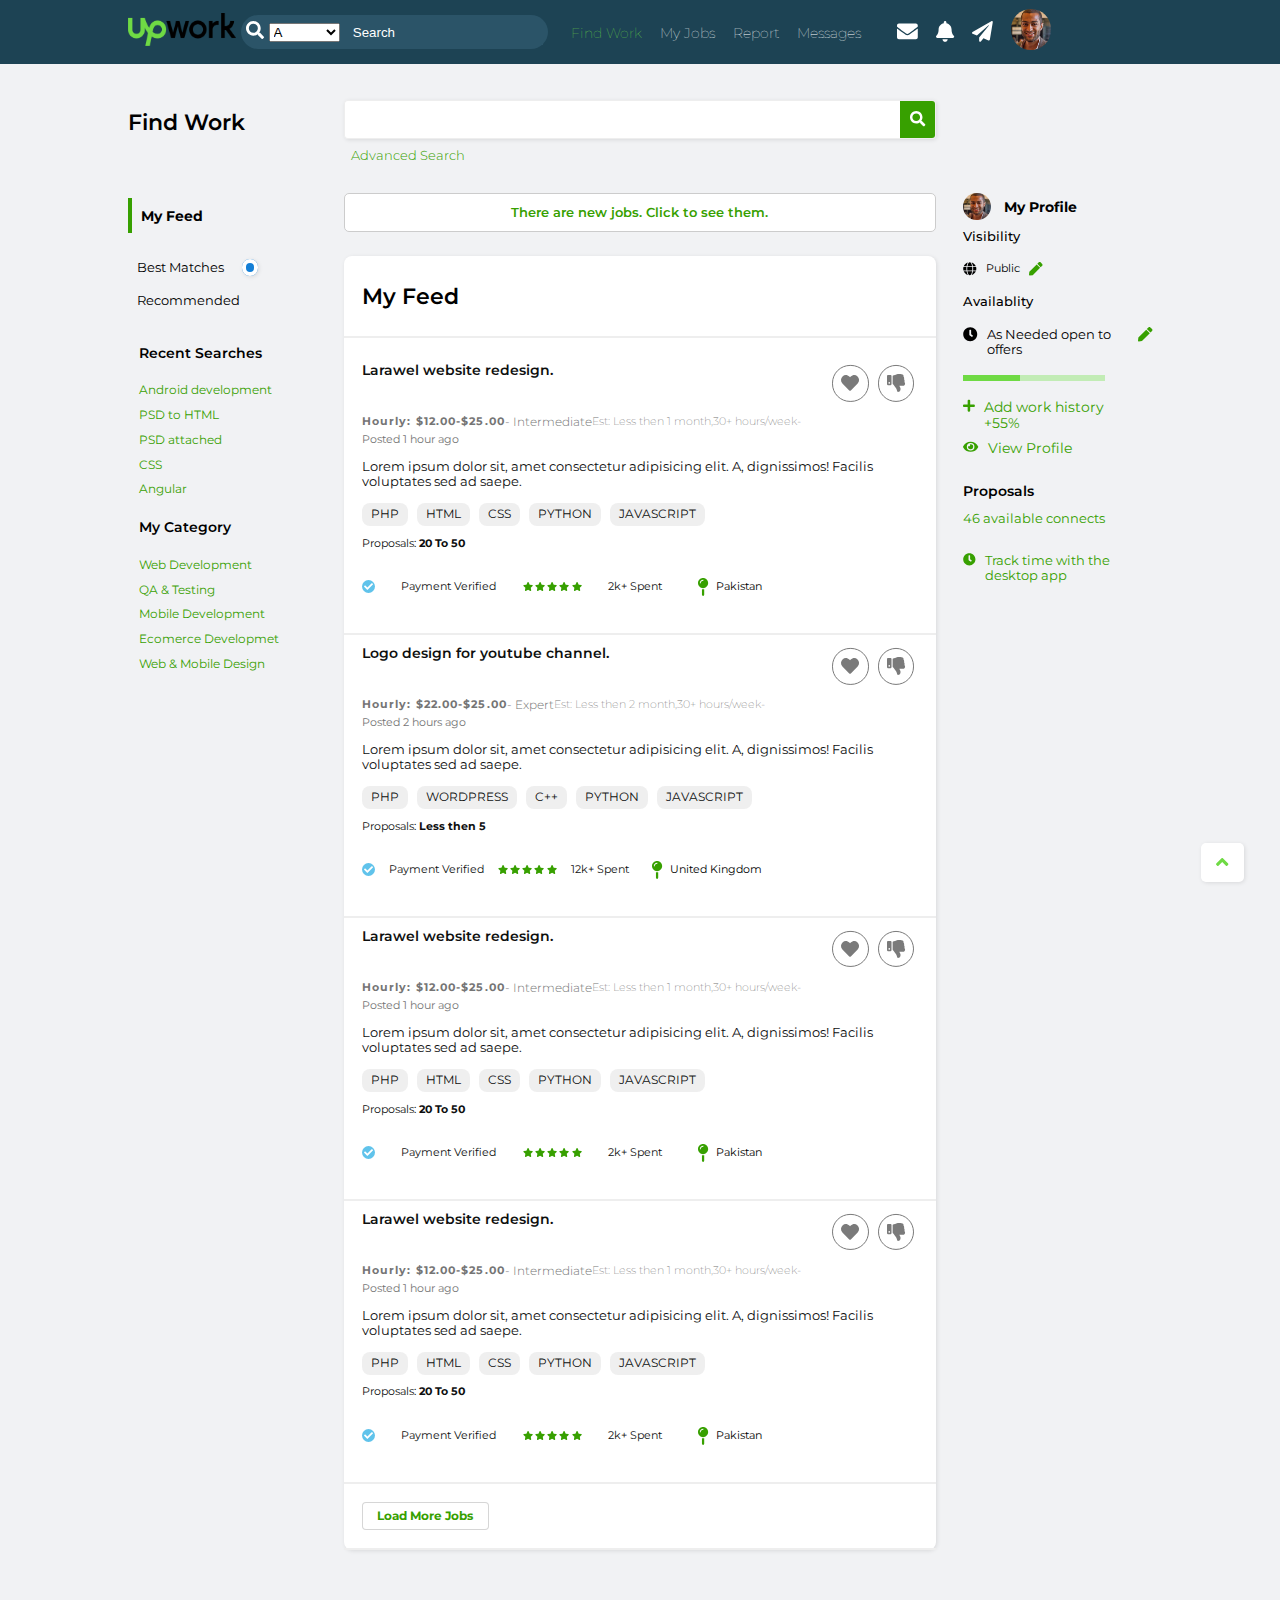
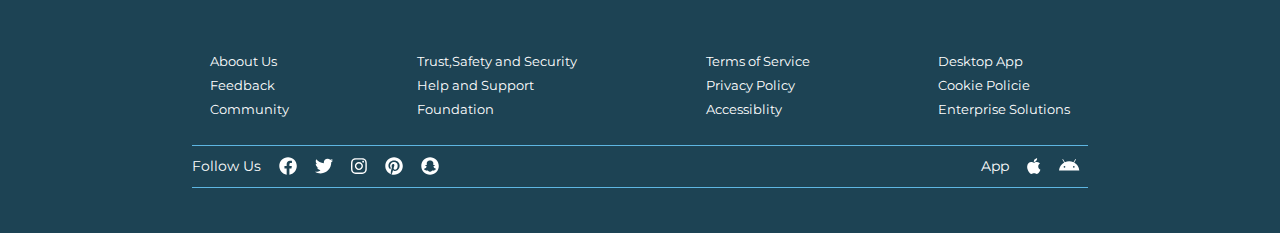
==== index.html @ 8bab2598 "my code" ====
<!DOCTYPE html>
<html lang="en">
<head>
    <meta charset="UTF-8">
    <meta name="viewport" content="width=device-width, initial-scale=1.0">
    <title>My Job Feed</title>
    <!--Font Awesome-->
    <link rel="stylesheet" href="css/all.min.css">
    <!--Google Fonts-->
    <link rel="preconnect" href="https://fonts.gstatic.com">
<link href="https://fonts.googleapis.com/css2?family=Montserrat:wght@100;200;300;400;500;600;700&display=swap" rel="stylesheet">
  <!--Favicon-->        
<link rel="icon" href="img/favicon.ico">
     <!--Stylesheet-->        
<link rel="stylesheet" href="css/style.css">
    </head>
<body>
    
    <!--Header Menu-->
    <header class="menu" id="top">
        <!--Menu Content Container-->
        <div class="menu_content">
            <a href="https://www.upwork.com"><img src="img/upwork-logo-png-transparent.png" alt="logo"></a>
            <!--Menu Search Bar-->
            <div class="menu_search">
                <form action="search" class="menu_form">
                    <label for="search_icon">
                        <i class="fa fa-search"></i>
                    </label>
                    <select name="search_icon" id="search_icon">
                        <option selected disabled value>A</option>
                        <option value="Talents">Talent</option>
                        <option value="Projects">Projects</option>
                        <option value="Jobs">Jobs</option>
                    </select>
                    <input class="input_search" type="text" name="menu_search" id="menu_search" placeholder=" Search">
                </form>
            </div>
            <!--1st Menu-->
            <ul class="menu_1">
                <li><a href="#" class="active">Find Work</a></li>
                <li><a href="#">My Jobs</a></li>
                <li><a href="#">Report</a></li>
                <li><a href="#">Messages</a></li>
            </ul>
            <!--Second Menu-->
            <ul class="menu_2">
                <a href="#">
                    <div class="menu_icon">
                        <i class="menu_icon--1 fa fa-envelope"></i>
                        <span class="menu_span--1"></span>
                    </div>
                </a>
                <a href="#">
                    <div class="menu_icon">
                        <i class="menu_icon--2 fa fa-bell"></i>
                        <span class="menu_span--2"></span>
                    </div>
                </a>
                <a href="#">
                    <div class="menu_icon">
                        <i class="menu_icon--3 fa fa-paper-plane"></i>
                        <span class="menu_span--3"></span>
                    </div>
                </a>
                <a href="#">
                    <div class="menu_icon">
                        <img src="img/customer-1.jpg" alt="User Image" class="menu_icon--img">
                    </div>
                </a>
            </ul>
        </div>
    </header>
    <!--Main Content Container-->
    <section class="container">
        <!--Left Sidebar-->
        <div class="sidebar_left">
            <div class="side_hero">
                <h1>Find Work</h1>
            </div>
            <div class="sidebar_left_hero mt-largest">
                <div class="sidebar_left_content--feed">
                    <div class="heading_secondary">&nbsp;</div>
                    <h4>My Feed</h4>
                </div>
                <div class="sidebar_left_content_data">
                    <div class="sidebar_left_content_data-main"><p>Best Matches</p> <div class="btn">&nbsp;</div>
                    </div>
                    <p>Recommended</p>
                </div>
                <div class="sidebar_left_content_searches">
                    <h4>Recent Searches</h4>
                    <div class="sidebar_left_content_searches-main">
                        <p>Android development</p>
                        <p>PSD to HTML</p>
                        <p>PSD attached</p>
                        <p>CSS</p>
                        <p>Angular</p>
                    </div>
                </div>
                <div class="sidebar_left_content_category">
                    <h4>My Category</h4>
                    <div class="sidebar_left_content_category-main">
                        <p>Web Development</p>
                        <p>QA & Testing</p>
                        <p>Mobile Development</p>
                        <p>Ecomerce Developmet</p>
                        <p>Web & Mobile Design</p>
                    </div>
                </div>
            </div>
        </div>
        <!--Center Content-->
        <div class="center_content">
            <div class="top_content">
                <!--Main Big Search Bar-->
                <form action="search" class="main_search">
                    <input type="text">
                    <button type="submit" id="submit"><i class="fa fa-search"></i></button>
                </form>
                <!--Advance Button-->
                <button class="btn-advance">Advanced Search</button>
            </div>
            <div class="real_content mt-large">
                  <!--New JObs Button-->
                  <button class="new_jobs">
                      There are new jobs. Click to see them.
                  </button>
            <!--JObs Content-->
            <div class="jobs_content">
                <!--My feed-->
                <div class="job_feed">
                    <div class="job_feed_hero">
                        <h2>My Feed</h2>
                   </div>
                </div> 
                <!--Main Job Posting Area-->
                <div class="job_feed">
                    <div class="job_feed_content">
                    <div class="job_feed_content_data">
                        <div class="job_feed_content_data--head">
                           <h4>Larawel website redesign.</h4>
                           <div class="reaction">
                           <div class="like">
                               <i class="fa fa-heart"></i>
                           </div>
                           <div class="dislike">
                               <i class="fa fa-thumbs-down"></i>
                           </div>
                        </div>
                        </div>
                        <div class="job_feed_content_data--detail">
                        <h5 class="hour">Hourly: $12.00-$25.00</h5>  
                        <p class="level"> - Intermediate</p>
                        <p class="time">Est: Less then 1 month,30+ hours/week-</p>    
                        </div>
                        <div class="job_feed_content_data--time">
                            <p>Posted 1 hour ago</p>
                        </div>
                        <div class="job_feed_content_data--desc">
                           <p>Lorem ipsum dolor sit, amet consectetur adipisicing elit. A, dignissimos! Facilis voluptates sed ad saepe.</p>
                        </div>
                        <div class="job_feed_content_data--skills">
                           <p>PHP</p>
                           <p>HTML</p>
                           <p>CSS</p>
                           <p>PYTHON</p>
                           <p>JAVASCRIPT</p>
                        </div>
                        <div class="job_feed_content_data--proposals">
                               <p>Proposals: <span>  20 To 50</span></p>
                        </div>
                        <div class="job_feed_content_data--ratings">
                          <div class="check">
                            <i class="fa fa-check"></i>
                          </div> 
                           <p>Payment Verified</p>
                           <div class="stars">
                               <i class="fa fa-star"></i>
                               <i class="fa fa-star"></i>
                               <i class="fa fa-star"></i>
                               <i class="fa fa-star"></i>
                               <i class="fa fa-star"></i>
                           </div>
                           <p><span>2k+</span> Spent</p>
                           <div class="location">
                               <i class="fa fa-map-pin"></i>
                               <p>Pakistan</p>
                           </div>
                        </div>
                    </div>    
                    </div>


                    <div class="job_feed_content">
                        <div class="job_feed_content_data">
                            <div class="job_feed_content_data--head">
                               <h4>Logo design for youtube channel.</h4>
                               <div class="reaction">
                               <div class="like">
                                   <i class="fa fa-heart"></i>
                               </div>
                               <div class="dislike">
                                   <i class="fa fa-thumbs-down"></i>
                               </div>
                            </div>
                            </div>
                            <div class="job_feed_content_data--detail">
                            <h5 class="hour">Hourly: $22.00-$25.00</h5>  
                            <p class="level"> - Expert</p>
                            <p class="time">Est: Less then 2 month,30+ hours/week-</p>    
                            </div>
                            <div class="job_feed_content_data--time">
                                <p>Posted 2 hours ago</p>
                            </div>
                            <div class="job_feed_content_data--desc">
                               <p>Lorem ipsum dolor sit, amet consectetur adipisicing elit. A, dignissimos! Facilis voluptates sed ad saepe.</p>
                            </div>
                            <div class="job_feed_content_data--skills">
                               <p>PHP</p>
                               <p>WORDPRESS</p>
                               <p>C++</p>
                               <p>PYTHON</p>
                               <p>JAVASCRIPT</p>
                            </div>
                            <div class="job_feed_content_data--proposals">
                                   <p>Proposals: <span>  Less then 5</span></p>
                            </div>
                            <div class="job_feed_content_data--ratings">
                              <div class="check">
                                <i class="fa fa-check"></i>
                              </div> 
                               <p>Payment Verified</p>
                               <div class="stars">
                                   <i class="fa fa-star"></i>
                                   <i class="fa fa-star"></i>
                                   <i class="fa fa-star"></i>
                                   <i class="fa fa-star"></i>
                                   <i class="fa fa-star"></i>
                               </div>
                               <p><span>12k+</span> Spent</p>
                               <div class="location">
                                   <i class="fa fa-map-pin"></i>
                                   <p>United Kingdom</p>
                               </div>
    
                            </div>
                        </div>    
                        </div>


                        <div class="job_feed_content">
                            <div class="job_feed_content_data">
                                <div class="job_feed_content_data--head">
                                   <h4>Larawel website redesign.</h4>
                                   <div class="reaction">
                                   <div class="like">
                                       <i class="fa fa-heart"></i>
                                   </div>
                                   <div class="dislike">
                                       <i class="fa fa-thumbs-down"></i>
                                   </div>
                                </div>
                                </div>
                                <div class="job_feed_content_data--detail">
                                <h5 class="hour">Hourly: $12.00-$25.00</h5>  
                                <p class="level"> - Intermediate</p>
                                <p class="time">Est: Less then 1 month,30+ hours/week-</p>    
                                </div>
                                <div class="job_feed_content_data--time">
                                    <p>Posted 1 hour ago</p>
                                </div>
                                <div class="job_feed_content_data--desc">
                                   <p>Lorem ipsum dolor sit, amet consectetur adipisicing elit. A, dignissimos! Facilis voluptates sed ad saepe.</p>
                                </div>
                                <div class="job_feed_content_data--skills">
                                   <p>PHP</p>
                                   <p>HTML</p>
                                   <p>CSS</p>
                                   <p>PYTHON</p>
                                   <p>JAVASCRIPT</p>
                                </div>
                                <div class="job_feed_content_data--proposals">
                                       <p>Proposals: <span>  20 To 50</span></p>
                                </div>
                                <div class="job_feed_content_data--ratings">
                                  <div class="check">
                                    <i class="fa fa-check"></i>
                                  </div> 
                                   <p>Payment Verified</p>
                                   <div class="stars">
                                       <i class="fa fa-star"></i>
                                       <i class="fa fa-star"></i>
                                       <i class="fa fa-star"></i>
                                       <i class="fa fa-star"></i>
                                       <i class="fa fa-star"></i>
                                   </div>
                                   <p><span>2k+</span> Spent</p>
                                   <div class="location">
                                       <i class="fa fa-map-pin"></i>
                                       <p>Pakistan</p>
                                   </div>
        
                                </div>
                            </div>    
                            </div>

                            
                            <div class="job_feed_content">
                                <div class="job_feed_content_data">
                                    <div class="job_feed_content_data--head">
                                       <h4>Larawel website redesign.</h4>
                                       <div class="reaction">
                                       <div class="like">
                                           <i class="fa fa-heart"></i>
                                       </div>
                                       <div class="dislike">
                                           <i class="fa fa-thumbs-down"></i>
                                       </div>
                                    </div>
                                    </div>
                                    <div class="job_feed_content_data--detail">
                                    <h5 class="hour">Hourly: $12.00-$25.00</h5>  
                                    <p class="level"> - Intermediate</p>
                                    <p class="time">Est: Less then 1 month,30+ hours/week-</p>    
                                    </div>
                                    <div class="job_feed_content_data--time">
                                        <p>Posted 1 hour ago</p>
                                    </div>
                                    <div class="job_feed_content_data--desc">
                                       <p>Lorem ipsum dolor sit, amet consectetur adipisicing elit. A, dignissimos! Facilis voluptates sed ad saepe.</p>
                                    </div>
                                    <div class="job_feed_content_data--skills">
                                       <p>PHP</p>
                                       <p>HTML</p>
                                       <p>CSS</p>
                                       <p>PYTHON</p>
                                       <p>JAVASCRIPT</p>
                                    </div>
                                    <div class="job_feed_content_data--proposals">
                                           <p>Proposals: <span>  20 To 50</span></p>
                                    </div>
                                    <div class="job_feed_content_data--ratings">
                                      <div class="check">
                                        <i class="fa fa-check"></i>
                                      </div> 
                                       <p>Payment Verified</p>
                                       <div class="stars">
                                           <i class="fa fa-star"></i>
                                           <i class="fa fa-star"></i>
                                           <i class="fa fa-star"></i>
                                           <i class="fa fa-star"></i>
                                           <i class="fa fa-star"></i>
                                       </div>
                                       <p><span>2k+</span> Spent</p>
                                       <div class="location">
                                           <i class="fa fa-map-pin"></i>
                                           <p>Pakistan</p>
                                       </div>
            
                                    </div>
                                </div>    
                                </div>
                           
                                <div class="job_feed_button">
                                  <button class="load_more">Load More Jobs</button>
                                </div>
                              
                          



                            
                </div>
                                <!--Main Job Posting Area   End-->
                </div>
        </div>
        </div>
        <!--Right Sidebar-->
        <div class="sidebar_right">
            <div class="sidebar_right_head mt-largest">
                <img src="img/customer-1.jpg" alt="user">
                <h5>My Profile</h5>
            </div>
            <div class="sidebar_right_content">
                <div class="sidebar_right_content_visible">
                    <h5>Visibility</h5>
                    <div class="public">
                    <i class="fa fa-globe"></i>
                    <p>Public</p>
                    <i class="fa fa-pen pen"></i>    
                </div>
                </div>
                <div class="sidebar_right_content_available">
                    <h5>Availablity</h5>
                    <div class="available">
                    <i class="fa fa-clock"></i>
                    <p>As Needed open to offers</p>
                    <i class="fa fa-pen pen"></i>
                    </div>
                    <div class="progress">
                        <div class="done">&nbsp;</div>
                    </div>
                </div>
                <div class="sidebar_right_content_work">
                    <i class="fa fa-plus"></i>
                    <p>Add work history +55%</p>
                </div>
                <div class="sidebar_right_content_profile">
                    <i class="fa fa-eye"></i>
                    <p>View Profile</p>
                </div>
                <div class="sidebar_right_content_proposals">
                    <h4>Proposals</h4>
                    <p>46 available connects</p>
                </div>
                <div class="sidebar_right_content_track">
                    <i class="fa fa-clock"></i>
                    <p>Track time with the desktop app</p>
                </div>
            </div>
        </div>
    </section>
    <!--Footer-->
    <footer class="footer">
      <div class="footer_nav">
    <div class="footer_nav_content">
      <ul class="footer_nav_content--1">
          <a href="#"><li>Aboout Us</li></a>
            <a href="#"><li>Feedback</li></a>
                <a href="#"><li>Community</li></a>
      </ul>
      <ul class="footer_nav_content--2">
        <a href="#"><li>Trust,Safety and Security</li></a>
            <a href="#"><li>Help and Support</li></a>
                <a href="#"><li>Foundation</li></a>
    </ul>
    <ul class="footer_nav_content--3">
        <a href="#"><li>Terms of Service</li></a>
            <a href="#"><li>Privacy Policy</li></a>
                <a href="#"><li>Accessiblity</li></a>
    </ul>
    <ul class="footer_nav_content--4">
        <a href="#"><li>Desktop App</li></a>
            <a href="#"><li>Cookie Policie</li></a>
                <a href="#"><li>Enterprise Solutions</li></a>
    </ul>
    </div>
    <div class="footer_nav_bottom">
        <ul class="footer_nav_bottom--1">
            <a href="#"><li><h6>Follow Us</h6></li></a>
            <a href="#"><li><i class="fab fa-facebook"></i></li></a>
                <a href="#"><li><i class="fab fa-twitter"></i></li></a>
                    <a href="#"><li><i class="fab fa-instagram"></i></li></a>
                        <a href="#"><li><i class="fab fa-pinterest"></i></li></a>
                            <a href="#"><li><i class="fab fa-snapchat"></i></li></a>
        </ul>
        <ul class="footer_nav_bottom--2">
                    <a href="#top" class="smooth-scroll"><li><h6>App</h6></li></a>
                        <a href="#"><li><i class="fab fa-apple"></i></li></a>
                            <a href="#"><li><i class="fab fa-android"></i></li></a>
        </ul>
    </div>
      </div>            
    </footer>
    <a class="top smooth-scroll" href="#top"><i class="fa fa-angle-up"></i></a>
    <!--Jquery-->
    <script src="js/jquery-3.5.1.js"></script>
    <!--Font Awesome-->
    <script src="js/all.min.js"></script>
    <!--Script Js-->
    <script src="js/script.js"></script>

</body>
</html>
---- css/style.css ----
/*======================================
                Main
======================================*/
*,
*::before,
*::after {
  padding: 0;
  margin: 0;
  -webkit-box-sizing: inherit;
          box-sizing: inherit;
}

/*======================================
              Breakpoints
======================================*/
html {
  font-size: 62.5%;
}

@media only screen and (max-width: 81.65em) {
  html {
    font-size: 56.5%;
  }
}

@media only screen and (max-width: 71.8em) {
  html {
    font-size: 49.5%;
  }
}

@media only screen and (max-width: 56.5em) {
  html {
    font-size: 62.5%;
  }
}

@media only screen and (max-width: 43.75em) {
  html {
    font-size: 56.5%;
  }
}

body {
  -webkit-box-sizing: border-box;
          box-sizing: border-box;
  position: relative;
  background-color: #f1f2f4;
  font-size: 2rem;
  text-align: center;
  font-family: "Montserrat", sans-serif;
  display: -ms-grid;
  display: grid;
  -ms-grid-rows: max-content minmax(88rem, max-content) max-content;
      grid-template-rows: -webkit-max-content minmax(88rem, -webkit-max-content) -webkit-max-content;
      grid-template-rows: max-content minmax(88rem, max-content) max-content;
}

h1,
h2,
h3,
h4,
h5,
h6 {
  font-family: inherit;
}

/*======================================
                General Use
======================================*/
.mt-large {
  margin-top: 6rem;
}

.mt-largest {
  margin-top: 7rem;
}

.pen {
  color: #37a000;
}

/*======================================
                Animations
======================================*/
@-webkit-keyframes butt {
  0% {
    opacity: 0;
    -webkit-transform: scale(1);
            transform: scale(1);
  }
  25% {
    -webkit-transform: scale(2.8);
            transform: scale(2.8);
    opacity: 0.2;
  }
  50% {
    -webkit-transform: scale(2.8);
            transform: scale(2.8);
    opacity: 0;
  }
  100% {
    -webkit-transform: scale(1);
            transform: scale(1);
    opacity: 0;
  }
}
@keyframes butt {
  0% {
    opacity: 0;
    -webkit-transform: scale(1);
            transform: scale(1);
  }
  25% {
    -webkit-transform: scale(2.8);
            transform: scale(2.8);
    opacity: 0.2;
  }
  50% {
    -webkit-transform: scale(2.8);
            transform: scale(2.8);
    opacity: 0;
  }
  100% {
    -webkit-transform: scale(1);
            transform: scale(1);
    opacity: 0;
  }
}

/*======================================
                Buttons
======================================*/
.new_jobs {
  width: 100%;
  font-family: inherit;
  background-color: #fff;
  border: 1px solid #ccc;
  border-radius: 5px;
  margin-bottom: 1.2rem;
  padding: 1.2rem;
  -webkit-transition: all 0.1s;
  transition: all 0.1s;
  color: #37a000;
  font-size: 1.4rem;
  font-weight: 600;
  cursor: pointer;
}

.new_jobs:hover, .new_jobs:focus, .new_jobs:active {
  outline: none;
  background-color: #f8f8f8;
}

.load_more {
  padding: 0.7rem 1.6rem;
  border-radius: 4px;
  cursor: pointer;
  border: 0.5px solid #cccc;
  background-color: #fff;
  color: #37a000;
  font-family: inherit;
  font-size: 1.3rem;
  font-weight: 700;
  -webkit-transition: all 0.1s;
  transition: all 0.1s;
}

.load_more:hover, .load_more:active, .load_more:focus {
  background-color: #faf4f4;
  outline: none;
}

.top {
  padding: 0.8rem 1.7rem;
  border-radius: 5px;
  position: fixed;
  bottom: 2rem;
  right: 4rem;
  font-size: 2.2rem;
  color: #6fda44;
  background-color: #fff;
  -webkit-box-shadow: 1px 1px 4px 0px rgba(0, 0, 0, 0.1);
          box-shadow: 1px 1px 4px 0px rgba(0, 0, 0, 0.1);
}

/*======================================
                Header
======================================*/
.menu {
  background-color: #1d4354;
  padding: 0;
  color: #fff;
}

.menu_content {
  width: 80%;
  margin: 0 auto;
  display: -webkit-box;
  display: -ms-flexbox;
  display: flex;
  -webkit-box-orient: horizontal;
  -webkit-box-direction: normal;
      -ms-flex-direction: row;
          flex-direction: row;
  -webkit-box-align: center;
      -ms-flex-align: center;
          align-items: center;
}

.menu_content img {
  width: 12rem;
}

.menu_form {
  margin: 0 0.5rem;
  padding: 0.5rem;
  background-color: #2b5468;
  color: #fff;
  border-radius: 25px;
}

.menu_form .input_search {
  padding: 0.5rem;
  border: none;
  min-width: 22rem;
  color: #ffff;
  background-color: inherit;
}

.menu_form .input_search::-webkit-input-placeholder {
  color: #ffff;
}

.menu_form .input_search:hover, .menu_form .input_search:focus {
  outline: none;
}

.menu_1 {
  list-style: none;
  margin: 0 1rem;
}

.menu_1 li {
  float: left;
  margin: 0 1rem;
}

.menu_1 li a {
  text-decoration: none;
  font-size: 1.6rem;
  font-weight: 100;
  color: #fff;
  -webkit-transition: all ease-out 0.1s;
  transition: all ease-out 0.1s;
}

.menu_1 li a:hover, .menu_1 li a:focus, .menu_1 li a.active, .menu_1 li a:active {
  color: #6fda44;
}

.menu_2 {
  margin: 0 1rem;
  display: -webkit-box;
  display: -ms-flexbox;
  display: flex;
  -webkit-box-align: center;
      -ms-flex-align: center;
          align-items: center;
}

.menu_2 .menu_icon {
  color: #fff;
  margin: 1rem;
  -webkit-transition: all 0.1s;
  transition: all 0.1s;
  font-size: 2.3rem;
}

.menu_2 .menu_icon img {
  width: 4.5rem;
  height: 4.5rem;
  border-radius: 50%;
}

.menu_2 .menu_icon:hover, .menu_2 .menu_icon:focus, .menu_2 .menu_icon:active {
  color: #6fda44;
}

/*======================================
                Content Body
======================================*/
.container {
  width: 80%;
  margin: 4rem auto;
  display: -ms-grid;
  display: grid;
  -ms-grid-columns: 1fr 3fr 1fr;
      grid-template-columns: 1fr 3fr 1fr;
  grid-gap: 2rem;
  /*======================================
                Left Sidebar
======================================*/
  /*======================================
                Right Sidebar
======================================*/
}

@media only screen and (max-width: 56.5em) {
  .container {
    -ms-grid-columns: 100%;
        grid-template-columns: 100%;
    width: 90%;
    grid-gap: 1rem;
  }
}

@media only screen and (max-width: 43.75em) {
  .container {
    width: 100%;
  }
}

.container .sidebar_left {
  text-align: left;
}

.container .sidebar_left .side_hero h1 {
  font-size: 2.4rem;
  text-align: left;
  font-weight: 600;
  margin-top: 1rem;
}

.container .sidebar_left_content_data {
  margin: 2rem 1rem 4rem 1rem;
}

.container .sidebar_left_content_data-main {
  display: -webkit-box;
  display: -ms-flexbox;
  display: flex;
  -webkit-box-align: center;
      -ms-flex-align: center;
          align-items: center;
}

.container .sidebar_left_content_data p {
  font-size: 1.4rem;
  font-weight: 400;
  margin: 1rem 0;
  cursor: pointer;
  text-align: left;
}

.container .sidebar_left_content_data .btn {
  position: relative;
}

.container .sidebar_left_content_data .btn::before {
  content: "";
  z-index: -1;
  top: 3px;
  left: 2rem;
  position: absolute;
  width: 1.8rem;
  height: 1.8rem;
  border-radius: 50%;
  -webkit-animation: butt 3s ease-in-out infinite;
          animation: butt 3s ease-in-out infinite;
  background-color: #147fd6;
}

.container .sidebar_left_content_data .btn::after {
  content: "";
  border-radius: 50%;
  width: 1.8rem;
  height: 1.8rem;
  border: 4px solid #fff;
  cursor: pointer;
  text-decoration: none;
  -webkit-box-shadow: 1px 1px 4px 0px rgba(0, 0, 0, 0.1);
          box-shadow: 1px 1px 4px 0px rgba(0, 0, 0, 0.1);
  background-color: #147fd6;
  z-index: 2;
  position: absolute;
  top: 3px;
  left: 2rem;
}

.container .sidebar_left_content_data .btn:hover, .container .sidebar_left_content_data .btn:focus, .container .sidebar_left_content_data .btn:active {
  outline: none;
}

.container .sidebar_left_content--feed {
  display: -webkit-box;
  display: -ms-flexbox;
  display: flex;
  -webkit-box-align: center;
      -ms-flex-align: center;
          align-items: center;
}

.container .sidebar_left_content--feed .heading_secondary {
  width: 4px;
  height: 35px;
  display: inline-block;
  background-color: #37a000;
}

.container .sidebar_left_content--feed h4 {
  font-size: 1.5rem;
  font-weight: 700;
  margin: 0 1rem;
}

.container .sidebar_left_content_category, .container .sidebar_left_content_searches {
  margin-left: 1.2rem;
}

.container .sidebar_left_content_category h4, .container .sidebar_left_content_searches h4 {
  font-size: 1.5rem;
  font-weight: 600;
}

.container .sidebar_left_content_category-main, .container .sidebar_left_content_searches-main {
  margin: 2.5rem 0;
}

.container .sidebar_left_content_category-main p, .container .sidebar_left_content_searches-main p {
  font-size: 1.3rem;
  color: #37a000;
  margin: 1.2rem 0;
}

.container .center_content {
  /*======================================
       Real Main Content Center
======================================*/
}

.container .center_content .btn-advance {
  float: left;
  border: none;
  font-family: inherit;
  font-size: 1.4rem;
  color: #37a000;
  font-weight: 300;
  margin: 1rem 0 1rem 0.8rem;
  background-color: transparent;
  cursor: pointer;
  -webkit-transition: all 0.1s;
  transition: all 0.1s;
}

.container .center_content .btn-advance:hover, .container .center_content .btn-advance:focus, .container .center_content .btn-advance:active {
  outline: none;
  text-decoration: underline;
}

.container .center_content .main_search {
  width: 100%;
  border-radius: 4px;
  overflow: hidden;
  border: 1px solid #eee;
  -webkit-box-shadow: 1px 1px 4px 0px rgba(0, 0, 0, 0.1);
          box-shadow: 1px 1px 4px 0px rgba(0, 0, 0, 0.1);
}

@media only screen and (max-width: 56.5em) {
  .container .center_content .main_search {
    display: none;
    opacity: 0;
  }
}

.container .center_content .main_search input {
  width: 94%;
  float: left;
  padding: 1.2rem;
  display: inline-block;
  margin-left: 0;
  z-index: -1;
  border: none;
}

.container .center_content .main_search input:hover, .container .center_content .main_search input:focus, .container .center_content .main_search input:active {
  outline: none;
}

.container .center_content #submit {
  background-color: #37a000;
  width: 6%;
  min-height: 2.4em;
  border: none;
  z-index: 1;
  color: #fff;
  font-size: 1.7rem;
  overflow: visible;
}

.container .center_content #submit:active, .container .center_content #submit:hover, .container .center_content #submit:focus {
  outline: none;
}

.container .center_content .real_content .jobs_content {
  background-color: #fff;
  border-radius: 8px;
  -webkit-box-shadow: 1px 1px 4px 0px rgba(0, 0, 0, 0.1);
          box-shadow: 1px 1px 4px 0px rgba(0, 0, 0, 0.1);
  text-align: left;
}

.container .center_content .real_content .jobs_content .job_feed {
  width: 100%;
  margin: 1.5rem 0;
  border-bottom: 2px solid #eee;
}

.container .center_content .real_content .jobs_content .job_feed_hero {
  padding: 3rem 2rem;
}

.container .center_content .real_content .jobs_content .job_feed_hero h2 {
  font-size: 2.4rem;
  font-weight: 600;
}

.container .center_content .real_content .jobs_content .job_feed_button {
  padding: 2rem;
}

.container .center_content .real_content .jobs_content .job_feed_content {
  padding: 1rem 2rem;
  cursor: pointer;
  color: #0e0f0f;
  border-bottom: 2px solid #eee;
}

.container .center_content .real_content .jobs_content .job_feed_content:not(:nth-child(1 .container .center_content .real_content .jobs_content .job_feed_content 5)) {
  margin: 3rem 0;
}

.container .center_content .real_content .jobs_content .job_feed_content h2 {
  font-size: 2.4rem;
  font-weight: 600;
  text-align: left;
}

.container .center_content .real_content .jobs_content .job_feed_content_data--head h4 {
  font-size: 1.6rem;
  font-weight: 600;
  text-align: left;
  cursor: pointer;
  -webkit-transition: all 0.1s;
  transition: all 0.1s;
}

.container .center_content .real_content .jobs_content .job_feed_content_data--head h4:hover, .container .center_content .real_content .jobs_content .job_feed_content_data--head h4:focus {
  color: #37a000;
  text-decoration: underline;
}

.container .center_content .real_content .jobs_content .job_feed_content_data--head .reaction {
  float: right;
  display: -webkit-box;
  display: -ms-flexbox;
  display: flex;
  -webkit-transform: translateY(-2rem);
          transform: translateY(-2rem);
}

.container .center_content .real_content .jobs_content .job_feed_content_data--head .reaction .like,
.container .center_content .real_content .jobs_content .job_feed_content_data--head .reaction .dislike {
  width: 4rem;
  height: 4rem;
  margin: 0.5rem;
  cursor: pointer;
  display: -webkit-box;
  display: -ms-flexbox;
  display: flex;
  -webkit-box-align: center;
      -ms-flex-align: center;
          align-items: center;
  -webkit-box-pack: center;
      -ms-flex-pack: center;
          justify-content: center;
  border-radius: 50%;
  border: 1px solid #7a7a7a;
  color: #7a7a7a;
}

.container .center_content .real_content .jobs_content .job_feed_content_data--head .reaction .like:hover, .container .center_content .real_content .jobs_content .job_feed_content_data--head .reaction .like:active, .container .center_content .real_content .jobs_content .job_feed_content_data--head .reaction .like:active,
.container .center_content .real_content .jobs_content .job_feed_content_data--head .reaction .dislike:hover,
.container .center_content .real_content .jobs_content .job_feed_content_data--head .reaction .dislike:active,
.container .center_content .real_content .jobs_content .job_feed_content_data--head .reaction .dislike:active {
  border-color: #37a000;
  color: #37a000;
}

.container .center_content .real_content .jobs_content .job_feed_content_data--detail {
  margin: 4rem 0 0 0;
  color: #757575;
  display: -webkit-box;
  display: -ms-flexbox;
  display: flex;
}

.container .center_content .real_content .jobs_content .job_feed_content_data--detail h5.hour {
  letter-spacing: 1.1px;
  font-size: 1.2rem;
  font-weight: 700;
}

.container .center_content .real_content .jobs_content .job_feed_content_data--detail p.level {
  font-size: 1.3rem;
  font-weight: 300;
}

.container .center_content .real_content .jobs_content .job_feed_content_data--detail p.time {
  font-size: 1.2rem;
  font-weight: 200;
}

.container .center_content .real_content .jobs_content .job_feed_content_data--time p {
  font-size: 1.2rem;
  color: #747474;
  margin: 0.4rem 0;
}

.container .center_content .real_content .jobs_content .job_feed_content_data--desc p {
  font-size: 1.4rem;
  margin: 1.5rem 0;
}

.container .center_content .real_content .jobs_content .job_feed_content_data--skills {
  display: -webkit-box;
  display: -ms-flexbox;
  display: flex;
}

.container .center_content .real_content .jobs_content .job_feed_content_data--skills p {
  font-size: 1.3rem;
  margin: 0 0.5rem;
  padding: 0.5rem 1rem;
  cursor: pointer;
  border-radius: 8px;
  background-color: #eeee;
}

.container .center_content .real_content .jobs_content .job_feed_content_data--skills p:nth-child(1) {
  margin-left: 0;
}

.container .center_content .real_content .jobs_content .job_feed_content_data--proposals p {
  font-size: 1.2rem;
  font-weight: 400;
  margin: 1.2rem 0;
}

.container .center_content .real_content .jobs_content .job_feed_content_data--proposals p span {
  font-weight: 700;
}

.container .center_content .real_content .jobs_content .job_feed_content_data--ratings {
  margin: 1.5rem 0;
  width: 75%;
  -webkit-box-align: center;
      -ms-flex-align: center;
          align-items: center;
  display: -webkit-box;
  display: -ms-flexbox;
  display: flex;
  -webkit-box-pack: justify;
      -ms-flex-pack: justify;
          justify-content: space-between;
}

.container .center_content .real_content .jobs_content .job_feed_content_data--ratings .check {
  display: -webkit-box;
  display: -ms-flexbox;
  display: flex;
  -webkit-box-align: center;
      -ms-flex-align: center;
          align-items: center;
  -webkit-box-pack: center;
      -ms-flex-pack: center;
          justify-content: center;
  font-size: 1rem;
  color: #fff;
  padding: 2px;
  border-radius: 50%;
  background-color: #60c3eb;
}

.container .center_content .real_content .jobs_content .job_feed_content_data--ratings .location {
  display: -webkit-box;
  display: -ms-flexbox;
  display: flex;
  margin: 1rem;
  -webkit-box-align: center;
      -ms-flex-align: center;
          align-items: center;
  color: #37a000;
}

.container .center_content .real_content .jobs_content .job_feed_content_data--ratings .location p {
  margin: 8px;
  color: black;
}

.container .center_content .real_content .jobs_content .job_feed_content_data--ratings .stars {
  font-size: 1rem;
  color: #37a000;
}

.container .center_content .real_content .jobs_content .job_feed_content_data--ratings p {
  font-size: 1.2rem;
}

.container .sidebar_right {
  margin-top: 3.3rem;
  margin-left: 1rem;
  text-align: left;
}

.container .sidebar_right_head {
  display: -webkit-box;
  display: -ms-flexbox;
  display: flex;
  -webkit-box-align: center;
      -ms-flex-align: center;
          align-items: center;
  margin-bottom: 1rem;
}

.container .sidebar_right_head h5 {
  font-size: 1.6rem;
  margin: 0 1.5rem;
}

.container .sidebar_right_head img {
  width: 3rem;
  height: 3rem;
  border-radius: 50%;
}

.container .sidebar_right_content_visible h5 {
  font-size: 1.4rem;
  font-weight: 500;
}

.container .sidebar_right_content_visible .public {
  display: -webkit-box;
  display: -ms-flexbox;
  display: flex;
  margin: 2rem 0;
  color: #000;
  font-size: 1.5rem;
}

.container .sidebar_right_content_visible .public p {
  font-size: 1.2rem;
  margin: 0 1rem;
}

.container .sidebar_right_content_available {
  margin: 2rem 0;
  font-size: 1.6rem;
}

.container .sidebar_right_content_available h5 {
  font-size: 1.4rem;
  font-weight: 500;
}

.container .sidebar_right_content_available .available {
  display: -webkit-box;
  display: -ms-flexbox;
  display: flex;
  margin: 2rem 0;
}

.container .sidebar_right_content_available .available p {
  font-size: 1.4rem;
  margin: 0 1rem;
}

.container .sidebar_right_content_available .progress {
  width: 75%;
  display: block;
  margin-left: 0;
  height: 6px;
  background-color: #a3e78998;
}

.container .sidebar_right_content_available .progress .done {
  width: 40%;
  margin-left: 0;
  height: 100%;
  background-color: #6fda44;
}

.container .sidebar_right_content_profile, .container .sidebar_right_content_work {
  display: -webkit-box;
  display: -ms-flexbox;
  display: flex;
  color: #37a000;
  font-size: 1.5rem;
  margin: 1rem 0;
}

.container .sidebar_right_content_profile p, .container .sidebar_right_content_work p {
  margin: 0 1rem;
}

.container .sidebar_right_content_proposals {
  margin: 3rem 0;
}

.container .sidebar_right_content_proposals h4 {
  font-size: 1.5rem;
  margin-bottom: 1.3rem;
  font-weight: 600;
}

.container .sidebar_right_content_proposals p {
  font-size: 1.4rem;
  color: #37a000;
}

.container .sidebar_right_content_track {
  display: -webkit-box;
  display: -ms-flexbox;
  display: flex;
  color: #37a000;
  font-size: 1.4rem;
}

.container .sidebar_right_content_track p {
  margin: 0 1rem;
}

/*======================================
               Footer
======================================*/
.footer {
  background-color: #1d4354;
}

.footer_nav {
  width: 70%;
  margin: 5rem auto;
}

.footer_nav * {
  color: #fff;
  text-decoration: none;
  list-style: none;
  text-align: left;
  font-weight: 400;
}

.footer_nav li {
  margin: 1rem 0;
}

.footer_nav_content {
  display: -webkit-box;
  display: -ms-flexbox;
  display: flex;
  font-size: 1.4rem;
  -webkit-box-pack: justify;
      -ms-flex-pack: justify;
          justify-content: space-between;
  margin: 2rem 2rem;
}

.footer_nav_bottom {
  display: -webkit-box;
  display: -ms-flexbox;
  display: flex;
  -webkit-box-pack: justify;
      -ms-flex-pack: justify;
          justify-content: space-between;
  border-top: 1px groove #5eb6e2;
  border-bottom: 1px groove #5eb6e2;
}

.footer_nav_bottom--1, .footer_nav_bottom--2 {
  display: -webkit-box;
  display: -ms-flexbox;
  display: flex;
  -webkit-box-align: center;
      -ms-flex-align: center;
          align-items: center;
}

.footer_nav_bottom--1 li, .footer_nav_bottom--2 li {
  font-size: 2rem;
}

.footer_nav_bottom--1 li h6, .footer_nav_bottom--2 li h6 {
  font-size: 1.6rem;
  margin-right: 1rem;
}

.footer_nav_bottom--1 a:not(:first-child), .footer_nav_bottom--2 a:not(:first-child) {
  margin: 0 1rem;
}
/*# sourceMappingURL=style.css.map */
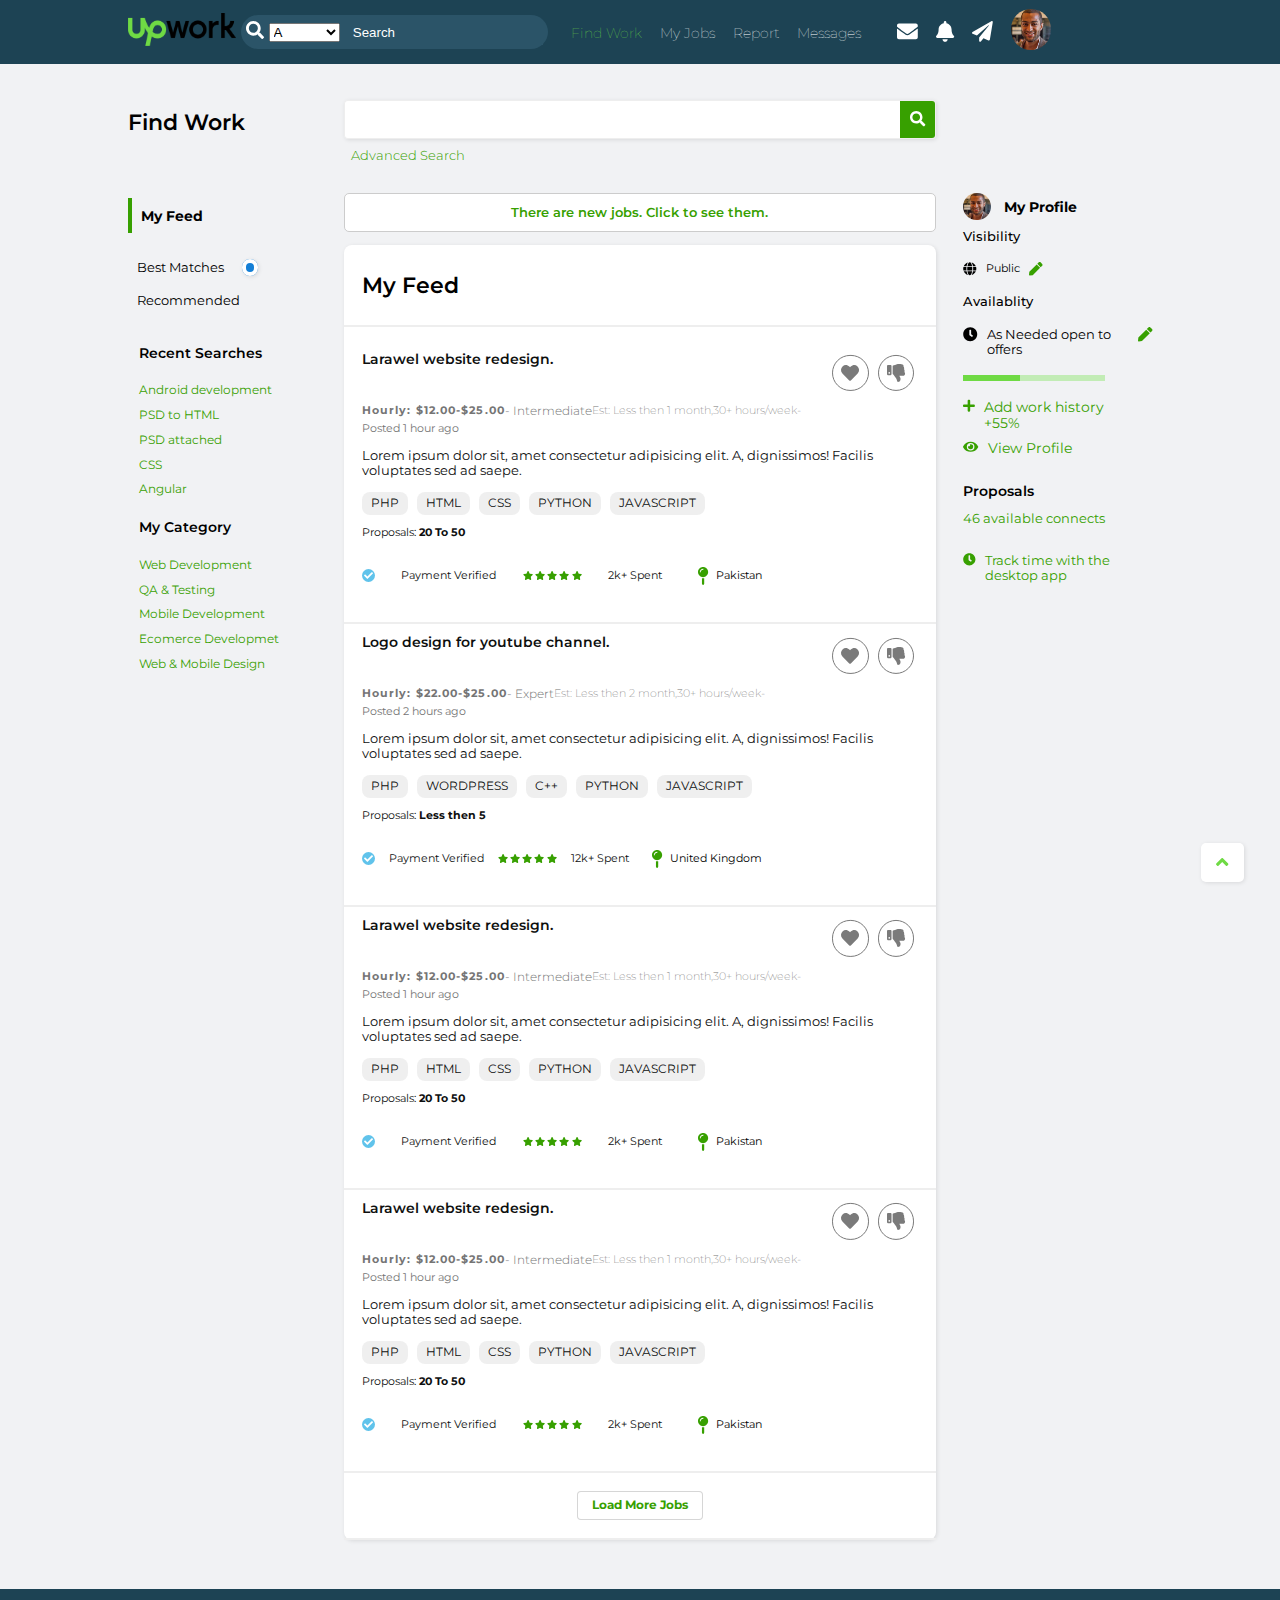
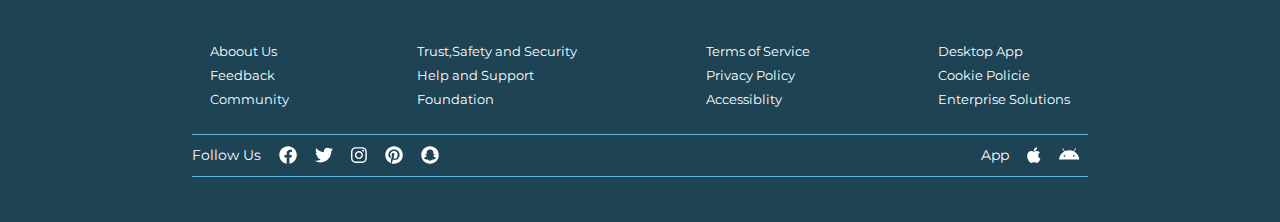
==== commit 5156a792: "l" ====
--- a/index.html
+++ b/index.html
@@ -123,9 +123,9 @@
             </div>
             <div class="real_content mt-large">
                   <!--New JObs Button-->
-                  <button class="new_jobs">
+                  <div class="new_jobs">
                       There are new jobs. Click to see them.
-                  </button>
+                  </div>
             <!--JObs Content-->
             <div class="jobs_content">
                 <!--My feed-->
--- a/css/style.css
+++ b/css/style.css
@@ -39,6 +39,35 @@
   html {
     font-size: 56.5%;
   }
+}
+
+/* bottom right*/
+.ribbon-bottom-right {
+  bottom: -10px;
+  right: -10px;
+}
+
+.ribbon-bottom-right::before,
+.ribbon-bottom-right::after {
+  border-bottom-color: transparent;
+  border-right-color: transparent;
+}
+
+.ribbon-bottom-right::before {
+  bottom: 0;
+  left: 0;
+}
+
+.ribbon-bottom-right::after {
+  top: 0;
+  right: 0;
+}
+
+.ribbon-bottom-right span {
+  left: -25px;
+  bottom: 30px;
+  -webkit-transform: rotate(-225deg);
+          transform: rotate(-225deg);
 }
 
 body {
@@ -133,6 +162,7 @@
 ======================================*/
 .new_jobs {
   width: 100%;
+  position: relative;
   font-family: inherit;
   background-color: #fff;
   border: 1px solid #ccc;
@@ -155,6 +185,8 @@
 .load_more {
   padding: 0.7rem 1.6rem;
   border-radius: 4px;
+  display: block;
+  margin: 0 auto;
   cursor: pointer;
   border: 0.5px solid #cccc;
   background-color: #fff;
@@ -184,6 +216,14 @@
           box-shadow: 1px 1px 4px 0px rgba(0, 0, 0, 0.1);
 }
 
+@media only screen and (max-width: 56.5em) {
+  .top {
+    display: none;
+    visibility: hidden;
+    opacity: 0;
+  }
+}
+
 /*======================================
                 Header
 ======================================*/
@@ -206,6 +246,15 @@
   -webkit-box-align: center;
       -ms-flex-align: center;
           align-items: center;
+}
+
+@media only screen and (max-width: 56.5em) {
+  .menu_content {
+    -webkit-box-orient: vertical;
+    -webkit-box-direction: normal;
+        -ms-flex-direction: column;
+            flex-direction: column;
+  }
 }
 
 .menu_content img {
@@ -439,6 +488,14 @@
 ======================================*/
 }
 
+@media only screen and (max-width: 56.5em) {
+  .container .center_content {
+    -ms-grid-row: 3;
+    -ms-grid-row-span: 1;
+    grid-row: 3 / 4;
+  }
+}
+
 .container .center_content .btn-advance {
   float: left;
   border: none;
@@ -530,6 +587,12 @@
   padding: 2rem;
 }
 
+@media only screen and (max-width: 56.5em) {
+  .container .center_content .real_content .jobs_content .job_feed_button {
+    padding: 3rem;
+  }
+}
+
 .container .center_content .real_content .jobs_content .job_feed_content {
   padding: 1rem 2rem;
   cursor: pointer;
@@ -539,6 +602,12 @@
 
 .container .center_content .real_content .jobs_content .job_feed_content:not(:nth-child(1 .container .center_content .real_content .jobs_content .job_feed_content 5)) {
   margin: 3rem 0;
+}
+
+@media only screen and (max-width: 56.5em) {
+  .container .center_content .real_content .jobs_content .job_feed_content {
+    padding: 4rem 3rem;
+  }
 }
 
 .container .center_content .real_content .jobs_content .job_feed_content h2 {
@@ -853,6 +922,12 @@
   margin: 5rem auto;
 }
 
+@media only screen and (max-width: 56.5em) {
+  .footer_nav {
+    width: 90%;
+  }
+}
+
 .footer_nav * {
   color: #fff;
   text-decoration: none;
